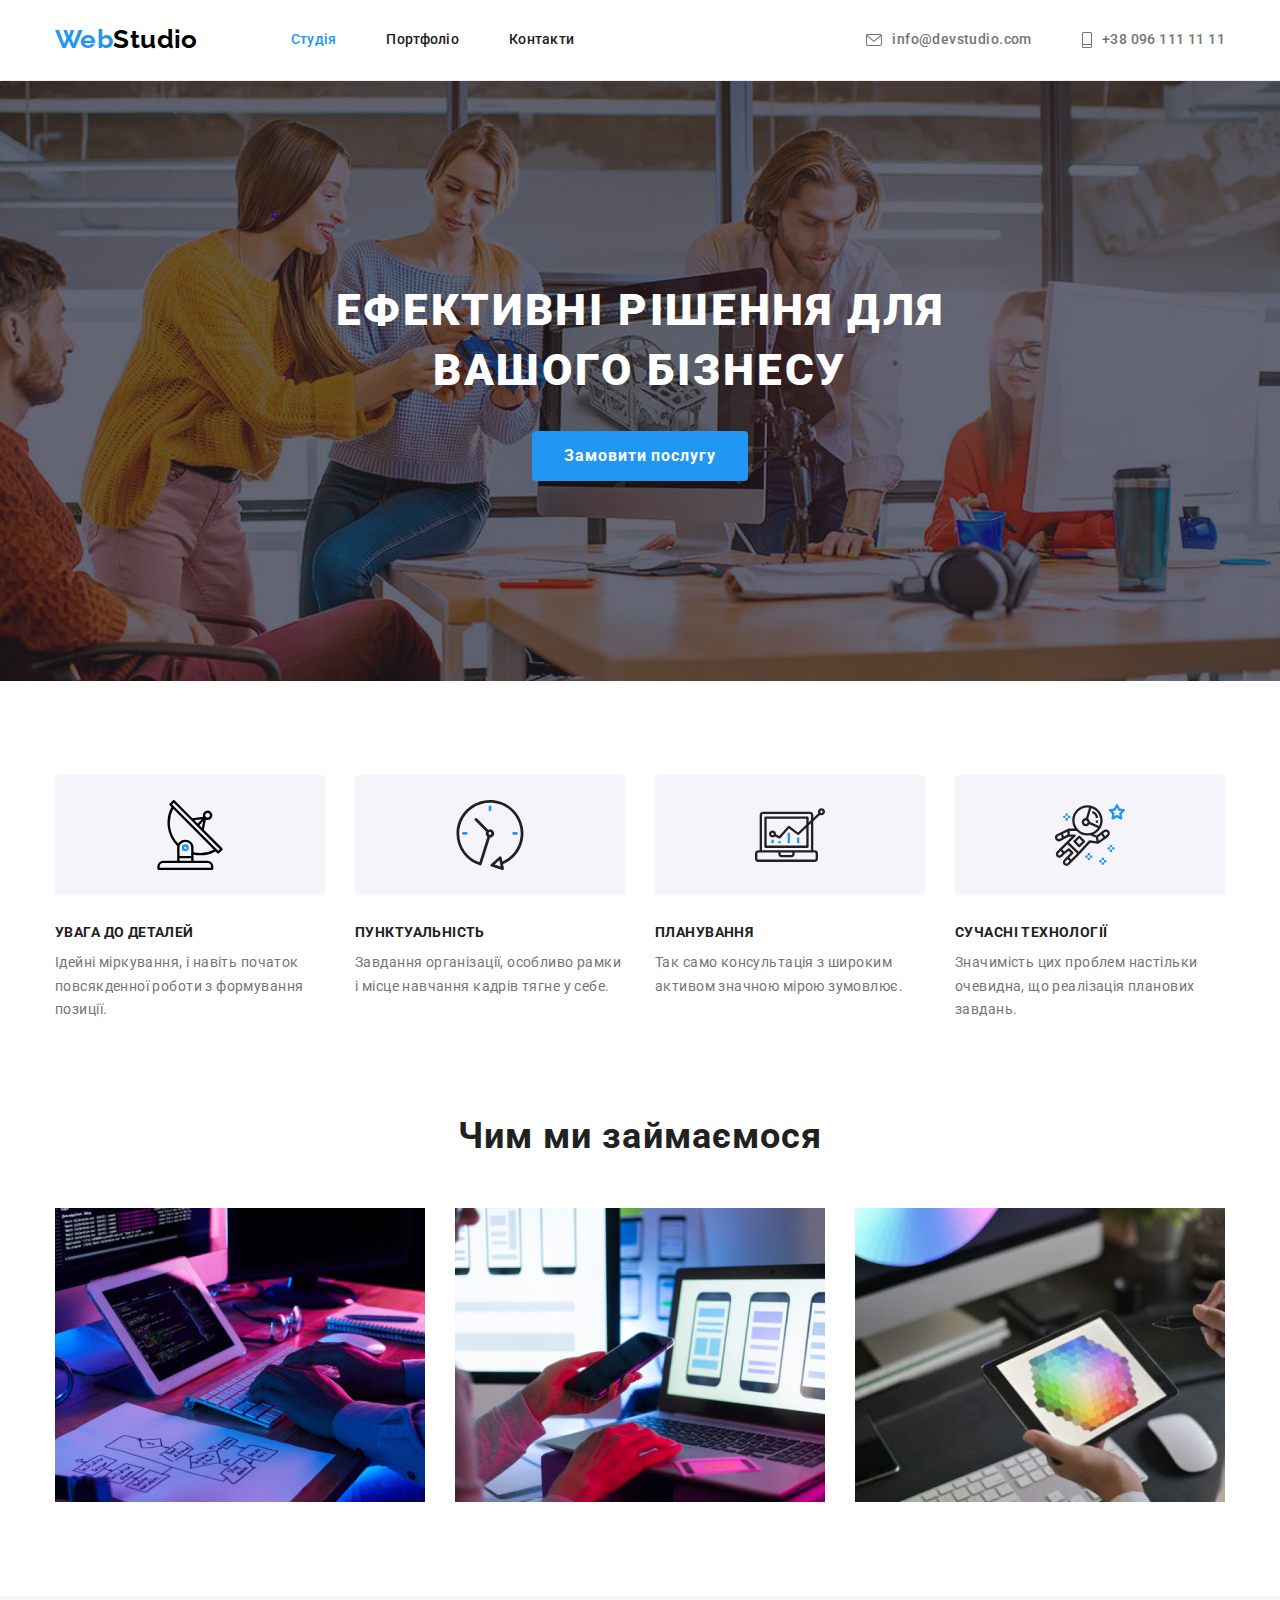
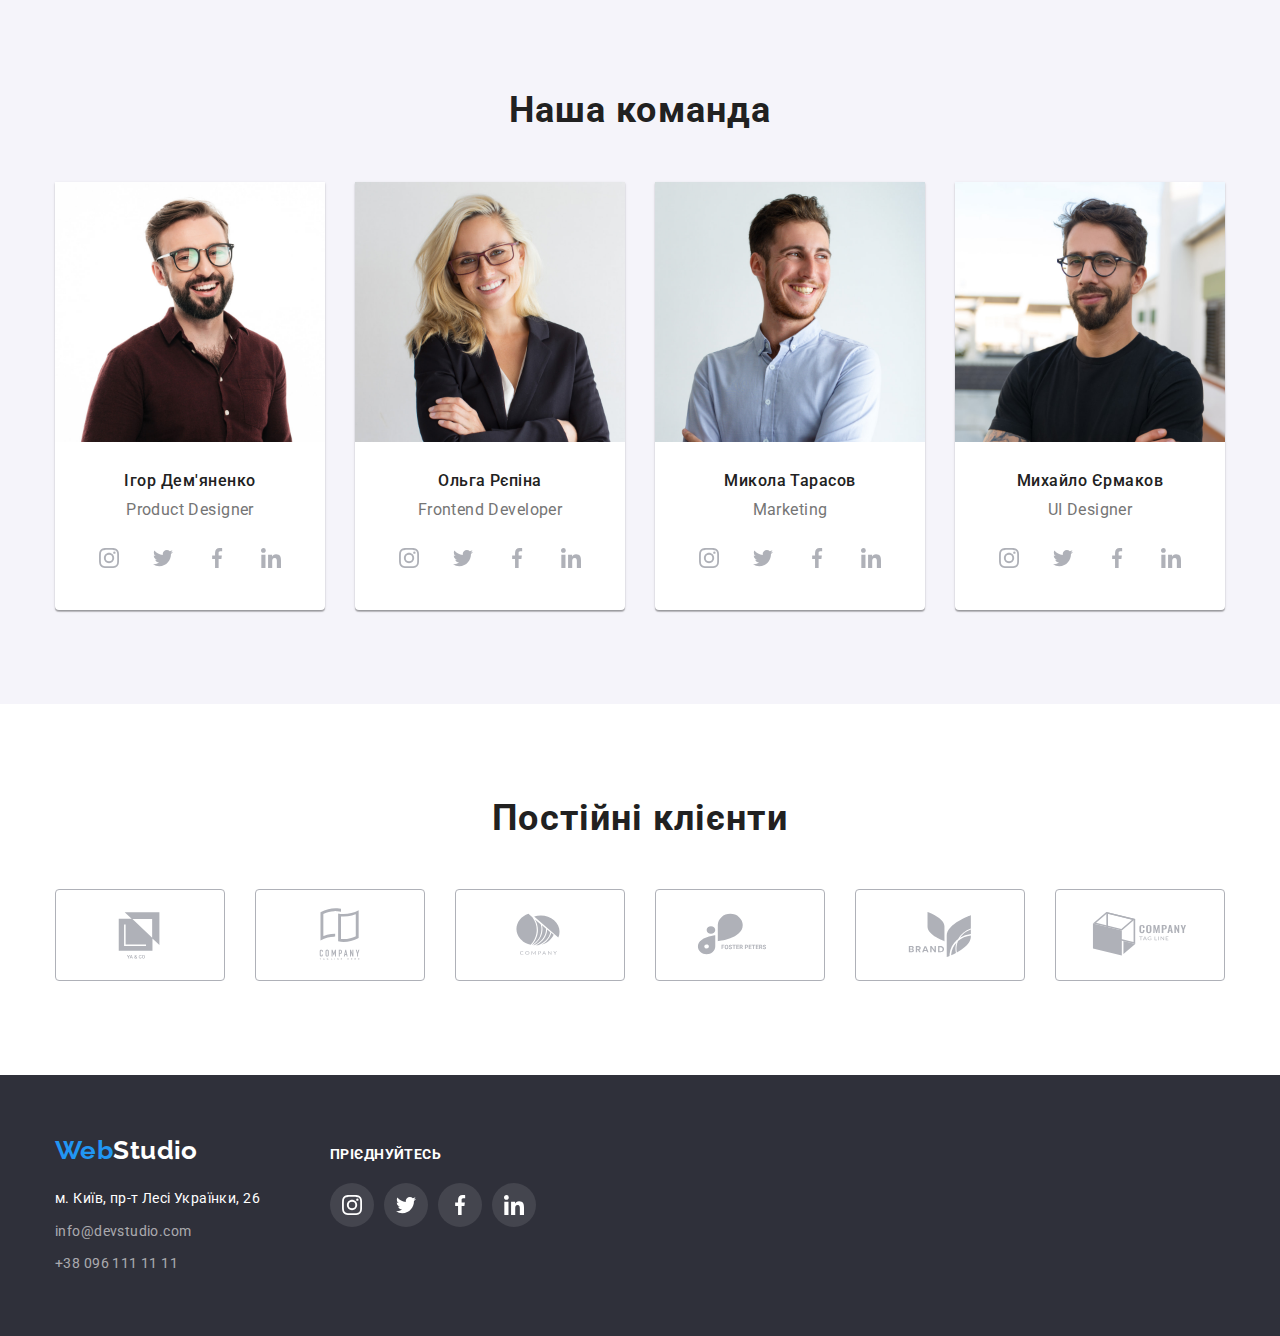
==== index.html @ 02ed6fbc "Initial commit" ====
<!DOCTYPE html>
<html lang="uk">
  <head>
    <meta charset="UTF-8" />
    <meta name="viewport" content="width=device-width, initial-scale=1.0" />
    <title>Вебстудія Київ</title>
    <!-- Шрифти проекту -->
    <link rel="preconnect" href="https://fonts.googleapis.com" />
    <link rel="preconnect" href="https://fonts.gstatic.com" crossorigin />
    <link
      href="https://fonts.googleapis.com/css2?family=Raleway:wght@700&family=Roboto:wght@400;500;700;900&display=swap"
      rel="stylesheet"
    />
    <!-- modern-normalize -->
    <link
      rel="stylesheet"
      href="https://cdn.jsdelivr.net/npm/modern-normalize@2.0.0/modern-normalize.min.css"
    />
    <!-- Кастомні шрифти -->
    <link rel="stylesheet" href="./css/styles.css" />
  </head>
  <body>
    <!-- Шапка сайта -->
    <header class="page-header">
      <div class="container page-container">
        <nav class="page-nav">
          <a class="logo link logo-header" href="./index.html" lang="en">
            Web<span class="logo-white">Studio</span>
          </a>

          <ul class="page-list list">
            <li class="page-item">
              <a class="page-link active-link link" href="./index.html"
                >Студія</a
              >
            </li>
            <li class="page-item">
              <a class="page-link link" href="./portfolio.html">Портфоліо</a>
            </li>
            <li class="page-item">
              <a class="page-link link" href="./index.html">Контакти</a>
            </li>
          </ul>
        </nav>

        <ul class="contact-list list">
          <li class="contact-item">
            <a class="contact-mail-link link" href="mailto:info@devstudio.com">
              <svg class="contact-icon" width="16" height="12">
                <use href="./images/sprite.svg#envelope"></use>
              </svg>
              info@devstudio.com</a
            >
          </li>
          <li class="contact-item">
            <a class="contact-tel-link link" href="tel:+380961111111">
              <svg class="contact-icon" width="10" height="16">
                <use href="./images/sprite.svg#smartphone"></use>
              </svg>
              +38 096 111 11 11</a
            >
          </li>
        </ul>
      </div>
    </header>
    <!-- Тело сайта -->
    <main>
      <!-- Герой -->
      <section class="hero">
        <div class="container">
          <h1 class="hero-title title">ЕФЕКТИВНІ РІШЕННЯ ДЛЯ ВАШОГО БІЗНЕСУ</h1>
          <button class="feedback-btn btn" type="button">
            Замовити послугу
          </button>
        </div>
      </section>
      <!-- Особливості -->
      <section class="advantag section">
        <div class="container">
          <h2 class="advantag-title visually-hidden title">Особливості</h2>
          <ul class="advantag-list list">
            <li class="advantag-item">
              <div class="advantag-icon-content">
                <svg class="advantag-icon" width="70" height="70">
                  <use href="./images/sprite.svg#antenna"></use>
                </svg>
              </div>
              <h3 class="advantag-subtitle subtitle">УВАГА ДО ДЕТАЛЕЙ</h3>
              <p class="advantag-desc">
                Ідейні міркування, і навіть початок повсякденної роботи з
                формування позиції.
              </p>
            </li>

            <li class="advantag-item">
              <div class="advantag-icon-content">
                <svg class="advantag-icon" width="70" height="70">
                  <use href="./images/sprite.svg#clock"></use>
                </svg>
              </div>
              <h3 class="advantag-subtitle subtitle">ПУНКТУАЛЬНІСТЬ</h3>
              <p class="advantag-desc">
                Завдання організації, особливо рамки і місце навчання кадрів
                тягне у себе.
              </p>
            </li>

            <li class="advantag-item">
              <div class="advantag-icon-content">
                <svg class="advantag-icon" width="70" height="70">
                  <use href="./images/sprite.svg#diagram"></use>
                </svg>
              </div>
              <h3 class="advantag-subtitle subtitle">ПЛАНУВАННЯ</h3>
              <p class="advantag-desc">
                Так само консультація з широким активом значною мірою зумовлює.
              </p>
            </li>

            <li class="advantag-item">
              <div class="advantag-icon-content">
                <svg class="advantag-icon" width="70" height="70">
                  <use href="./images/sprite.svg#astronaut"></use>
                </svg>
              </div>
              <h3 class="advantag-subtitle subtitle">СУЧАСНІ ТЕХНОЛОГІЇ</h3>
              <p class="advantag-desc">
                Значимість цих проблем настільки очевидна, що реалізація
                планових завдань.
              </p>
            </li>
          </ul>
        </div>
      </section>
      <!-- Чим ми займаємося -->
      <section class="about section">
        <div class="container">
          <h2 class="about-title title">Чим ми займаємося</h2>
          <ul class="about-list list">
            <li class="about-item">
              <img
                class="about-img"
                src="./images/other/box1.jpg"
                alt="фахівець набирає код"
                width="370"
                height="294"
              />
            </li>
            <li class="about-item">
              <img
                class="about-img"
                src="./images/other/box2.jpg"
                alt="фахівець робить оптимізацію"
                width="370"
                height="294"
              />
            </li>
            <li class="about-item">
              <img
                class="about-img"
                src="./images/other/box3.jpg"
                alt="спеціаліст працює з палітрою кольорів"
                width="370"
                height="294"
              />
            </li>
          </ul>
        </div>
      </section>
      <!-- Наша команда -->
      <section class="team section">
        <div class="container">
          <h2 class="team-title title">Наша команда</h2>
          <ul class="team-list list">
            <li class="team-item">
              <img
                class="team-img"
                src="./images/personal/igor1.jpg"
                alt="Ігор Дем'яненко"
                width="270"
                height="260"
              />
              <div class="team-item-content">
                <h3 class="team-subtitle subtitle">Ігор Дем'яненко</h3>
                <p class="team-deck" lang="en">Product Designer</p>

                <ul class="team-social-list list">
                  <li class="team-social-item item">
                    <a
                      class="team-social-link link"
                      href=""
                      target="_blank"
                      rel="noopener noreferrer"
                      aria-label="іконка Instagram"
                    >
                      <svg class="social-icon" width="20" height="20">
                        <use href="./images/sprite.svg#instagram"></use>
                      </svg>
                    </a>
                  </li>
                  <li class="team-social-item item">
                    <a
                      class="team-social-link link"
                      href=""
                      target="_blank"
                      rel="noopener noreferrer"
                      aria-label="іконка Twitter"
                    >
                      <svg class="social-icon" width="20" height="20">
                        <use href="./images/sprite.svg#twitter"></use>
                      </svg>
                    </a>
                  </li>
                  <li class="team-social-item item">
                    <a
                      class="team-social-link link"
                      href=""
                      target="_blank"
                      rel="noopener noreferrer"
                      aria-label="іконка Facebook"
                    >
                      <svg class="social-icon" width="20" height="20">
                        <use href="./images/sprite.svg#facebook"></use>
                      </svg>
                    </a>
                  </li>
                  <li class="team-social-item item">
                    <a
                      class="team-social-link link"
                      href=""
                      target="_blank"
                      rel="noopener noreferrer"
                      aria-label="іконка inkedin"
                    >
                      <svg class="social-icon" width="20" height="20">
                        <use href="./images/sprite.svg#linkedin"></use>
                      </svg>
                    </a>
                  </li>
                </ul>
              </div>
            </li>

            <li class="team-item">
              <img
                class="team-img"
                src="./images/personal/olga2.jpg"
                alt="Ольга Рєпіна"
                width="270"
                height="260"
              />
              <div class="team-item-content">
                <h3 class="team-subtitle subtitle">Ольга Рєпіна</h3>
                <p class="team-deck" lang="en">Frontend Developer</p>

                <ul class="team-social-list list">
                  <li class="team-social-item item">
                    <a
                      class="team-social-link link"
                      href=""
                      target="_blank"
                      rel="noopener noreferrer"
                      aria-label="іконка Instagram"
                    >
                      <svg class="social-icon" width="20" height="20">
                        <use href="./images/sprite.svg#instagram"></use>
                      </svg>
                    </a>
                  </li>
                  <li class="team-social-item item">
                    <a
                      class="team-social-link link"
                      href=""
                      target="_blank"
                      rel="noopener noreferrer"
                      aria-label="іконка Twitter"
                    >
                      <svg class="social-icon" width="20" height="20">
                        <use href="./images/sprite.svg#twitter"></use>
                      </svg>
                    </a>
                  </li>
                  <li class="team-social-item item">
                    <a
                      class="team-social-link link"
                      href=""
                      target="_blank"
                      rel="noopener noreferrer"
                      aria-label="іконка Facebook"
                    >
                      <svg class="social-icon" width="20" height="20">
                        <use href="./images/sprite.svg#facebook"></use>
                      </svg>
                    </a>
                  </li>
                  <li class="team-social-item item">
                    <a
                      class="team-social-link link"
                      href=""
                      target="_blank"
                      rel="noopener noreferrer"
                      aria-label="іконка inkedin"
                    >
                      <svg class="social-icon" width="20" height="20">
                        <use href="./images/sprite.svg#linkedin"></use>
                      </svg>
                    </a>
                  </li>
                </ul>
              </div>
            </li>

            <li class="team-item">
              <img
                class="team-img"
                src="./images/personal/mikola3.jpg"
                alt="Микола Тарасов"
                width="270"
                height="260"
              />
              <div class="team-item-content">
                <h3 class="team-subtitle subtitle">Микола Тарасов</h3>
                <p class="team-deck" lang="en">Marketing</p>

                <ul class="team-social-list list">
                  <li class="team-social-item item">
                    <a
                      class="team-social-link link"
                      href=""
                      target="_blank"
                      rel="noopener noreferrer"
                      aria-label="іконка Instagram"
                    >
                      <svg class="social-icon" width="20" height="20">
                        <use href="./images/sprite.svg#instagram"></use>
                      </svg>
                    </a>
                  </li>
                  <li class="team-social-item item">
                    <a
                      class="team-social-link link"
                      href=""
                      target="_blank"
                      rel="noopener noreferrer"
                      aria-label="іконка Twitter"
                    >
                      <svg class="social-icon" width="20" height="20">
                        <use href="./images/sprite.svg#twitter"></use>
                      </svg>
                    </a>
                  </li>
                  <li class="team-social-item item">
                    <a
                      class="team-social-link link"
                      href=""
                      target="_blank"
                      rel="noopener noreferrer"
                      aria-label="іконка Facebook"
                    >
                      <svg class="social-icon" width="20" height="20">
                        <use href="./images/sprite.svg#facebook"></use>
                      </svg>
                    </a>
                  </li>
                  <li class="team-social-item item">
                    <a
                      class="team-social-link link"
                      href=""
                      target="_blank"
                      rel="noopener noreferrer"
                      aria-label="іконка inkedin"
                    >
                      <svg class="social-icon" width="20" height="20">
                        <use href="./images/sprite.svg#linkedin"></use>
                      </svg>
                    </a>
                  </li>
                </ul>
              </div>
            </li>

            <li class="team-item">
              <img
                class="team-img"
                src="./images/personal/mihailo4.jpg"
                alt="Михайло Єрмаков"
                width="270"
                height="260"
              />
              <div class="team-item-content">
                <h3 class="team-subtitle subtitle">Михайло Єрмаков</h3>
                <p class="team-deck" lang="en">UI Designer</p>

                <ul class="team-social-list list">
                  <li class="team-social-item item">
                    <a
                      class="team-social-link link"
                      href=""
                      target="_blank"
                      rel="noopener noreferrer"
                      aria-label="іконка Instagram"
                    >
                      <svg class="social-icon" width="20" height="20">
                        <use href="./images/sprite.svg#instagram"></use>
                      </svg>
                    </a>
                  </li>
                  <li class="team-social-item item">
                    <a
                      class="team-social-link link"
                      href=""
                      target="_blank"
                      rel="noopener noreferrer"
                      aria-label="іконка Twitter"
                    >
                      <svg class="social-icon" width="20" height="20">
                        <use href="./images/sprite.svg#twitter"></use>
                      </svg>
                    </a>
                  </li>
                  <li class="team-social-item item">
                    <a
                      class="team-social-link link"
                      href=""
                      target="_blank"
                      rel="noopener noreferrer"
                      aria-label="іконка Facebook"
                    >
                      <svg class="social-icon" width="20" height="20">
                        <use href="./images/sprite.svg#facebook"></use>
                      </svg>
                    </a>
                  </li>
                  <li class="team-social-item item">
                    <a
                      class="team-social-link link"
                      href=""
                      target="_blank"
                      rel="noopener noreferrer"
                      aria-label="іконка inkedin"
                    >
                      <svg class="social-icon" width="20" height="20">
                        <use href="./images/sprite.svg#linkedin"></use>
                      </svg>
                    </a>
                  </li>
                </ul>
              </div>
            </li>
          </ul>
        </div>
      </section>
      <!-- Постійні клієнти -->
      <section class="clients section">
        <div class="container">
          <h2 class="clients-title title">Постійні клієнти</h2>
          <ul class="clients-list list">
            <li class="clients-item item">
              <a
                class="clients-item-link link"
                href=""
                target="_blank"
                rel="noopener noreferrer"
              >
                <svg class="clients-icon" width="106" height="60">
                  <use href="./images/sprite.svg#Logo1"></use>
                </svg>
              </a>
            </li>
            <li class="clients-item item">
              <a
                class="clients-item-link link"
                href=""
                target="_blank"
                rel="noopener noreferrer"
              >
                <svg class="clients-icon" width="106" height="60">
                  <use href="./images/sprite.svg#Logo2"></use>
                </svg>
              </a>
            </li>
            <li class="clients-item item">
              <a
                class="clients-item-link link"
                href=""
                target="_blank"
                rel="noopener noreferrer"
              >
                <svg class="clients-icon" width="106" height="60">
                  <use href="./images/sprite.svg#Logo3"></use>
                </svg>
              </a>
            </li>
            <li class="clients-item item">
              <a
                class="clients-item-link link"
                href=""
                target="_blank"
                rel="noopener noreferrer"
              >
                <svg class="clients-icon" width="106" height="60">
                  <use href="./images/sprite.svg#Logo4"></use>
                </svg>
              </a>
            </li>
            <li class="clients-item item">
              <a
                class="clients-item-link link"
                href=""
                target="_blank"
                rel="noopener noreferrer"
              >
                <svg class="clients-icon" width="106" height="60">
                  <use href="./images/sprite.svg#Logo5"></use>
                </svg>
              </a>
            </li>
            <li class="clients-item item">
              <a
                class="clients-item-link link"
                href=""
                target="_blank"
                rel="noopener noreferrer"
              >
                <svg class="clients-icon" width="106" height="60">
                  <use href="./images/sprite.svg#Logo6"></use>
                </svg>
              </a>
            </li>
          </ul>
        </div>
      </section>
    </main>
    <!-- Подвал сайта-->
    <footer class="foot">
      <div class="container foot-container">
        <div class="foot-address-content">
          <a class="logo-foot logo link" href="./index.html" lang="en">
            Web<span class="logo-dark">Studio</span>
          </a>
          <address class="foot-address-block">
            <ul class="foot-address-list list">
              <li class="foot-address-item">
                <a
                  class="foot-contact-address-link link"
                  href="https://maps.app.goo.gl/mDqCFLNQbTsLXvxj6"
                  target="_blank"
                  rel="noopener noreferrer"
                  >м. Київ, пр-т Лесі Українки, 26</a
                >
              </li>
              <li class="foot-address-item">
                <a
                  class="foot-contact-mail-link link"
                  href="mailto:info@-itemdevstudio.com"
                  >info@devstudio.com</a
                >
              </li>
              <li class="foot-address-item">
                <a class="foot-contact-tel-link link" href="tel:+380961111111"
                  >+38 096 111 11 11</a
                >
              </li>
            </ul>
          </address>
        </div>
        <div class="foot-social-content">
          <p class="foot-social-deck">ПРІЄДНУЙТЕСЬ</p>
          <ul class="foot-social-list list">
            <li class="foot-social-item item">
              <a
                class="foot-social-link link"
                href=""
                target="_blank"
                rel="noopener noreferrer"
                aria-label="іконка Instagram"
              >
                <svg class="foot-social-icon" width="20" height="20">
                  <use href="./images/sprite.svg#instagram"></use>
                </svg>
              </a>
            </li>
            <li class="foot-social-item item">
              <a
                class="foot-social-link link"
                href=""
                target="_blank"
                rel="noopener noreferrer"
                aria-label="іконка Twitter"
              >
                <svg class="foot-social-icon" width="20" height="20">
                  <use href="./images/sprite.svg#twitter"></use>
                </svg>
              </a>
            </li>
            <li class="foot-social-item item">
              <a
                class="foot-social-link link"
                href=""
                target="_blank"
                rel="noopener noreferrer"
                aria-label="іконка Facebook"
              >
                <svg class="foot-social-icon" width="20" height="20">
                  <use href="./images/sprite.svg#facebook"></use>
                </svg>
              </a>
            </li>
            <li class="foot-social-item item">
              <a
                class="foot-social-link link"
                href=""
                target="_blank"
                rel="noopener noreferrer"
                aria-label="іконка Linkedin"
              >
                <svg class="foot-social-icon" width="20" height="20">
                  <use href="./images/sprite.svg#linkedin"></use>
                </svg>
              </a>
            </li>
          </ul>
        </div>
      </div>
    </footer>
  </body>
</html>
---- css/styles.css ----
:root {
  --main-font: 'Roboto', sans-serif;
  --secondary-font: 'Raleway', sans-serif;

  /* text color */
  --main-txt-cl: #757575;
  --secondary-txt-cl: #212121;
  --accent-cl: #2196f3;

  /* bacground text color */
  --main-bg-cl: #ffffff;
  --secondary-bg-cl: #f5f4fa;
  --dark-bg-cl: #2f303a;
  --border-item-cl: #eeeeee;
  --icon-color: #afb1b8;

  --gap-between-cards: 30px;
}

.visually-hidden {
  position: absolute;
  width: 1px;
  height: 1px;
  margin: -1px;
  border: 0;
  padding: 0;

  white-space: nowrap;
  clip-path: inset(100%);
  clip: rect(0 0 0 0);
  overflow: hidden;
}

body {
  color: var(--main-txt-cl);
  background-color: var(--main-bg-cl);

  font-family: var(--main-font);
  font-size: 14px;
  line-height: 1.71;
  letter-spacing: 0.03em;
}

.container {
  width: 1200px;
  padding-left: 15px;
  padding-right: 15px;
  margin-left: auto;
  margin-right: auto;
  /* outline: 2px solid #000000; */
}

h1,
h2,
h3,
h4,
h5,
h6,
p {
  margin: 0;
}

img {
  display: block;
  max-width: 100%;
  height: auto;
}

.section {
  padding-top: 94px;
  padding-bottom: 94px;
}

.link {
  text-decoration: none;
}

.list {
  margin: 0;
  padding: 0;
  list-style: none;
}

.btn {
  cursor: pointer;
}

/* ====== Page header ====== */
/* = logo = */
.page-header {
  border-bottom: 1px solid #ececec;
}

.logo {
  color: var(--accent-cl);
  font-family: var(--secondary-font);
  font-size: 26px;
  font-weight: 700;
  line-height: 1.2;
}

.logo-header {
  margin-right: 93px;
}

.logo-white {
  color: #000000;
}
.logo-dark {
  color: var(--main-bg-cl);
}
/* = /logo = */
/* = link-list = */
.page-container {
  display: flex;
  align-items: center;
}

.page-list {
  display: flex;
  align-items: center;
}

.page-item {
  margin-right: 50px;
}

.page-item:last-child {
  margin-right: 0;
}

.page-nav {
  display: flex;
  align-items: center;
}

.page-link {
  display: block;
  padding-top: 32px;
  padding-bottom: 32px;

  font-weight: 500;
  line-height: 1.14;
  letter-spacing: 0.02em;

  color: var(--secondary-txt-cl);
}

.page-link:hover,
.page-link:focus,
.contact-mail-link:hover,
.contact-mail-link:focus,
.contact-tel-link:hover,
.contact-tel-link:focus {
  color: var(--accent-cl);
}

.active-link {
  color: var(--accent-cl);
}
/* = /link-list = */
/* = contact-list = */
.contact-list {
  display: flex;
  align-items: center;

  margin-left: auto;
}

.contact-item {
  margin-right: 50px;
}

.contact-item:last-child {
  margin-right: 0;
}

.contact-mail-link,
.contact-tel-link {
  display: flex;
  align-items: center;

  color: currentColor;
  font-weight: 500;
}

.contact-icon {
  margin-right: 10px;
  fill: currentColor;
}
/* = /contact-list = */
/* ====== /Page header ====== */

/* ====== Hero section ====== */
.hero {
  text-align: center;
  padding-top: 200px;
  padding-bottom: 200px;
  color: var(--main-bg-cl);

  max-width: 1600px;
  max-height: 600px;
  margin-left: auto;
  margin-right: auto;
  background-color: var(--dark-bg-cl);
  background-image: linear-gradient(
      to right,
      rgba(47, 48, 58, 0.4),
      rgba(47, 48, 58, 0.4)
    ),
    url('../images/bgimage/herobg.jpeg');
  background-repeat: no-repeat;
  background-position: center;
  background-size: cover;
}

.hero-title {
  width: 696px;
  margin-left: auto;
  margin-right: auto;
  margin-bottom: 30px;

  font-size: 44px;
  font-weight: 900;
  line-height: 1.36;
  letter-spacing: 0.06em;
}

.feedback-btn {
  display: inline-flex;
  min-width: 216px;
  min-height: 50px;
  border-radius: 4px;
  border: none;
  padding-top: 10px;
  padding-right: 32px;
  padding-bottom: 10px;
  padding-left: 32px;

  font-size: 16px;
  font-weight: 700;
  line-height: 1.87;
  letter-spacing: 0.06em;
  text-align: center;

  color: var(--main-bg-cl);
  background-color: var(--accent-cl);
}

.feedback-btn:hover,
.feedback-btn:focus {
  background-color: #188ce8;
}
/* ====== /Hero section ====== */

/* ====== Advantage section ====== */
.advantag-list {
  display: flex;
}

.advantag-item {
  min-width: 270px;
  margin-right: 30px;
}

.advantag-item:last-child {
  margin-right: 0;
}

.advantag-icon-content {
  display: flex;
  align-items: center;
  justify-content: center;
  margin-bottom: 30px;

  width: 270px;
  height: 120px;
  border-radius: 4px;

  background-color: var(--secondary-bg-cl);
}

.advantag-subtitle {
  margin-bottom: 10px;

  font-weight: 700;
  font-size: 14px;
  line-height: 1.14;
  letter-spacing: 0.03em;

  color: var(--secondary-txt-cl);
}
/* ====== /Advantage section ====== */

/* ====== About section ====== */
.about {
  padding-top: 0;
}

.about-list {
  display: flex;
}

.about-item {
  margin-right: 30px;
}

.about-item:last-child {
  margin-right: 0;
}

.about-title,
.team-title,
.clients-title {
  margin-bottom: 50px;

  font-size: 36px;
  font-weight: 700;
  line-height: 1.16;
  letter-spacing: 0.03em;
  text-align: center;

  color: var(--secondary-txt-cl);
}
/* ====== /About section ====== */

/* ====== Team section ====== */
.team {
  background-color: var(--secondary-bg-cl);
}

.team-list {
  display: flex;

  text-align: center;
}

.team-item {
  margin-right: 30px;

  min-width: 270px;

  border-radius: 0 0 4px 4px;
  box-shadow: 0px 2px 1px 0px #00000033, 0px 1px 1px 0px #00000024,
    0px 1px 3px 0px #0000001f;
  background-color: var(--main-bg-cl);
}

.team-item:last-child {
  margin-right: 0;
}

.team-item-content {
  padding-top: 30px;
  padding-bottom: 30px;
}

.team-subtitle {
  margin-bottom: 10px;

  font-size: 16px;
  font-weight: 500;
  line-height: 1.18;
  letter-spacing: 0.03em;

  color: var(--secondary-txt-cl);
}

.team-deck {
  margin-top: 0;
  margin-bottom: 16px;

  font-size: 16px;
  line-height: 1.18;
}

.team-social-list {
  display: flex;
  align-items: center;
  justify-content: center;
}

.team-social-item:not(:last-child) {
  display: flex;
  margin-right: 10px;
}

.team-social-link {
  display: flex;
  align-items: center;
  justify-content: center;

  width: 44px;
  height: 44px;
  border-radius: 50%;

  color: var(--icon-color);
  background-color: var(--main-bg-cl);
}

.team-social-link:hover,
.team-social-link:focus {
  color: var(--main-bg-cl);
  background-color: var(--accent-cl);
}

.social-icon {
  fill: currentColor;
}
/* ====== /Team section ====== */

/* ====== Clients section ====== */
.clients-list {
  display: flex;
  align-items: center;
  justify-content: center;
}

.clients-item {
  display: flex;
  align-items: center;
  justify-content: center;
  margin-right: 30px;
}

.clients-item:last-child {
  margin-right: 0;
}

.clients-item-link {
  display: flex;
  align-items: center;
  justify-content: center;

  width: 170px;
  height: 92px;
  border-radius: 4px;
  border: 1px solid var(--icon-color);
  color: var(--icon-color);
}

.clients-item-link:hover,
.clients-item-link:focus {
  color: var(--accent-cl);
  border-color: var(--accent-cl);
}

.clients-icon {
  fill: currentColor;
}
/* ====== /Clients section ====== */

/* ====== Footer ====== */
.foot {
  padding-top: 60px;
  padding-bottom: 60px;

  background-color: var(--dark-bg-cl);
}

.foot-container {
  display: flex;
  align-items: baseline;
}

.foot-address-content:not(:last-child) {
  margin-right: 70px;
}

.logo-foot {
  display: inline-block;
  margin-bottom: 20px;
}

.foot-address-block {
  display: block;

  font-style: inherit;
}

.foot-address-item {
  margin-bottom: 9px;
}

.foot-address-item:last-child {
  margin-bottom: 0;
}

.foot-contact-address-link {
  color: var(--main-bg-cl);
}

.foot-contact-mail-link,
.foot-contact-tel-link {
  color: rgba(255, 255, 255, 0.6);
}

.foot-contact-address-link:hover,
.foot-contact-address-link:focus,
.foot-contact-mail-link:hover,
.foot-contact-mail-link:focus,
.foot-contact-tel-link:hover,
.foot-contact-tel-link:focus {
  color: var(--accent-cl);
}

.foot-social-deck {
  margin-bottom: 20px;

  font-size: 14px;
  font-weight: 700;
  line-height: 1.14;
  font-family: Roboto;

  color: var(--main-bg-cl);
}

.foot-social-list {
  display: flex;
  align-items: center;
  justify-content: center;
}

.foot-social-item:not(:last-child) {
  margin-right: 10px;
}

.foot-social-link {
  display: flex;
  align-items: center;
  justify-content: center;

  width: 44px;
  height: 44px;
  border-radius: 50%;

  color: var(--main-bg-cl);
  background-color: rgba(255, 255, 255, 0.1);
}

.foot-social-link:hover,
.foot-social-link:focus {
  background-color: var(--accent-cl);
}

.foot-social-icon {
  fill: currentColor;
}

/* ====== /Footer ====== */

/* =============== Portfolio =============== */

/* ====== Work section ====== */

/* = Project filter = */
.work-list {
  display: flex;
  align-items: center;
  justify-content: center;

  margin-bottom: 50px;
}

.work-item {
  margin-right: 8px;
}

.work-item:last-child {
  margin-right: 0;
}

.work-filter-btn {
  display: inline-flex;

  padding-top: 6px;
  padding-right: 25px;
  padding-bottom: 6px;
  padding-left: 25px;

  border-radius: 4px;
  border: none;

  font-size: 16px;
  font-weight: 500;
  line-height: 1.62;
  letter-spacing: 0.03em;

  color: var(--secondary-txt-cl);
  background-color: var(--secondary-bg-cl);
}

.work-filter-btn:hover,
.work-filter-btn:focus {
  color: var(--main-bg-cl);
  background-color: var(--accent-cl);
  box-shadow: 0px 2px 2px 0px #0000001f, 0px 1px 2px 0px #00000014,
    0px 3px 1px 0px #0000001a;
}

.active-btn {
  color: var(--main-bg-cl);
  background-color: var(--accent-cl);
  box-shadow: 0px 2px 2px 0px #0000001f, 0px 1px 2px 0px #00000014,
    0px 3px 1px 0px #0000001a;
}
/* = /Project filter = */

/* = Project list = */
.project-list {
  display: flex;
  flex-wrap: wrap;
  margin-top: calc(-1 * var(--gap-between-cards));
  margin-left: calc(-1 * var(--gap-between-cards));
}

.project-item {
  flex-basis: calc(100% / 3 - var(--gap-between-cards));

  margin-top: var(--gap-between-cards);
  margin-left: var(--gap-between-cards);

  min-width: 370px;
  min-height: 404px;
}

.project-link {
  display: block;
}

.project-link:hover,
.project-link:focus {
  box-shadow: 1px 4px 6px 0px #00000029, 0px 4px 4px 0px #0000000f,
    0px 1px 1px 0px #0000001f;
}

.project-item-content {
  padding-top: 20px;
  padding-right: 24px;
  padding-bottom: 20px;
  padding-left: 24px;

  border-right: 1px solid var(--border-item-cl);
  border-bottom: 1px solid var(--border-item-cl);
  border-left: 1px solid var(--border-item-cl);
}

.project-subtitle {
  margin-bottom: 4px;

  font-size: 18px;
  font-weight: 700;
  line-height: 2;
  letter-spacing: 0.06em;

  color: var(--secondary-txt-cl);
}

.project-deck {
  font-size: 16px;
  line-height: 1.87;

  color: var(--main-txt-cl);
}
/* = /Project list = */

/* ====== /Work section ====== */

/* =============== /Portfolio =============== */
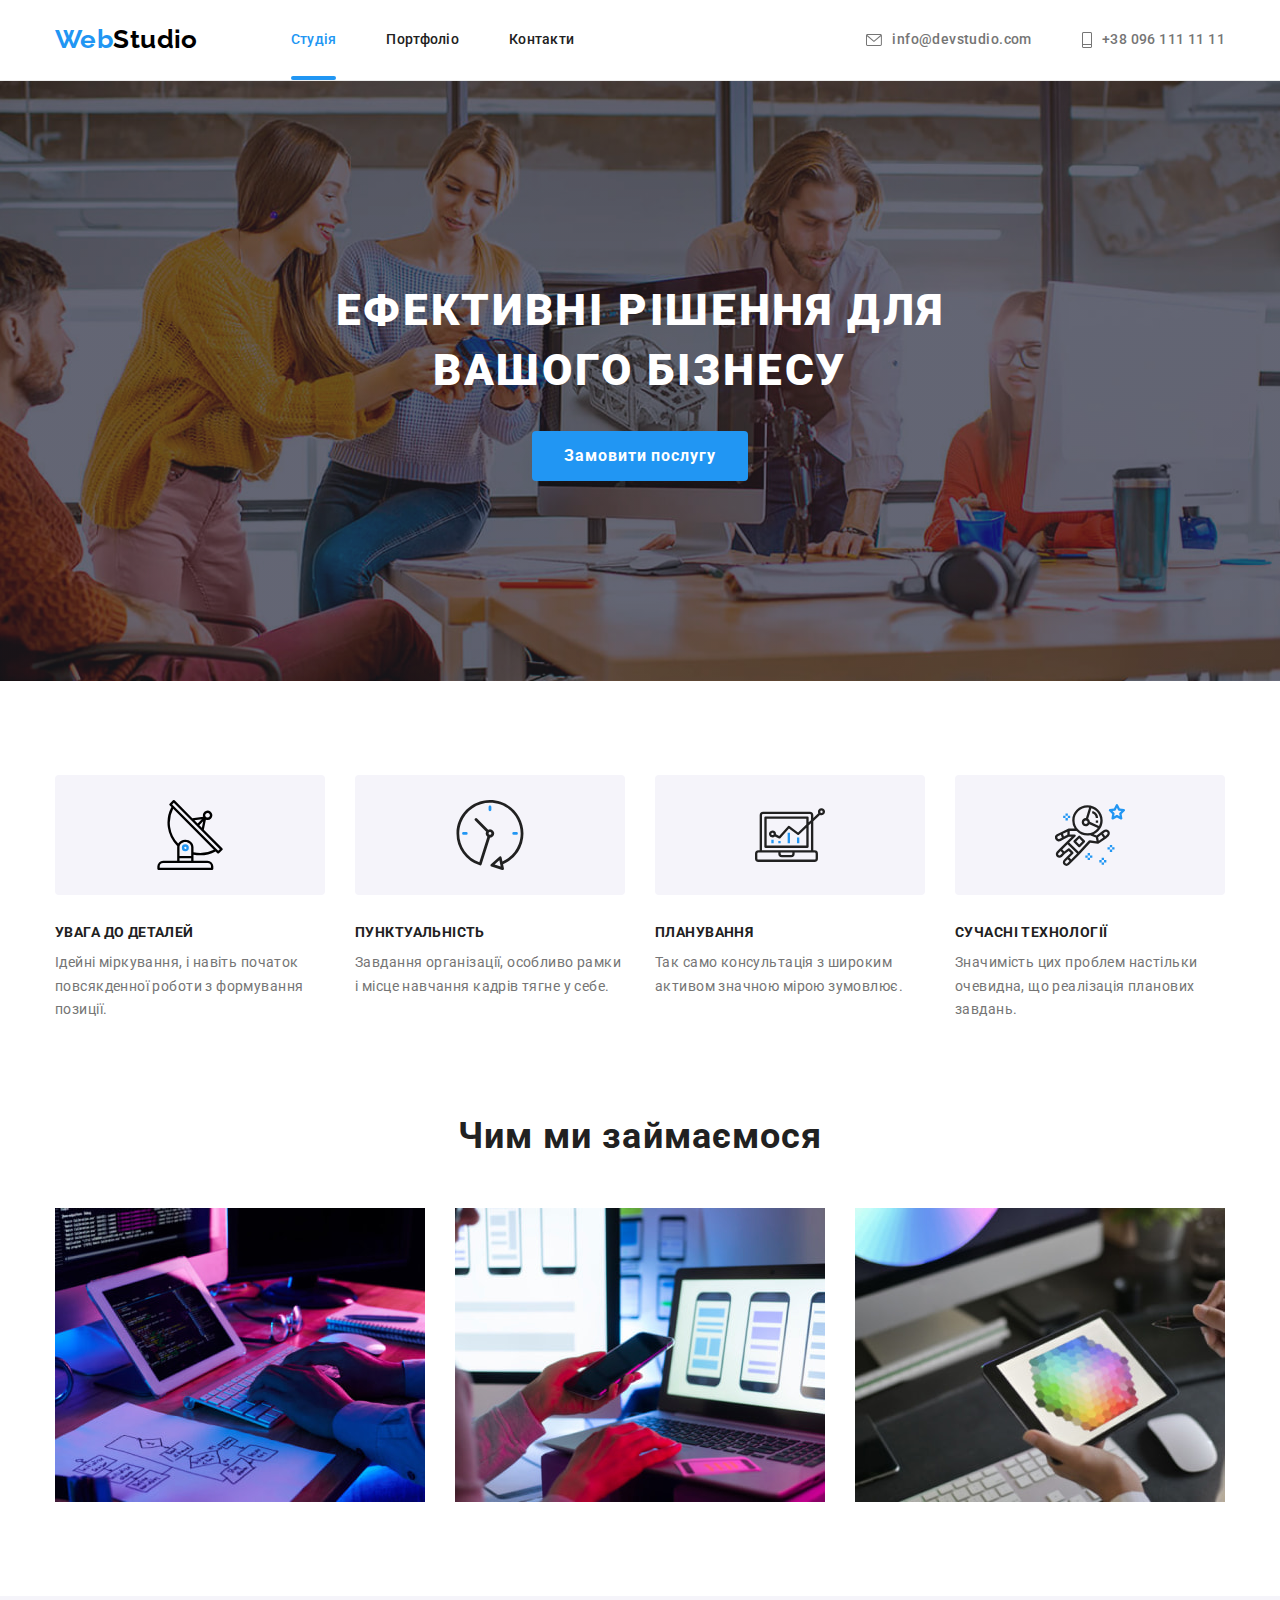
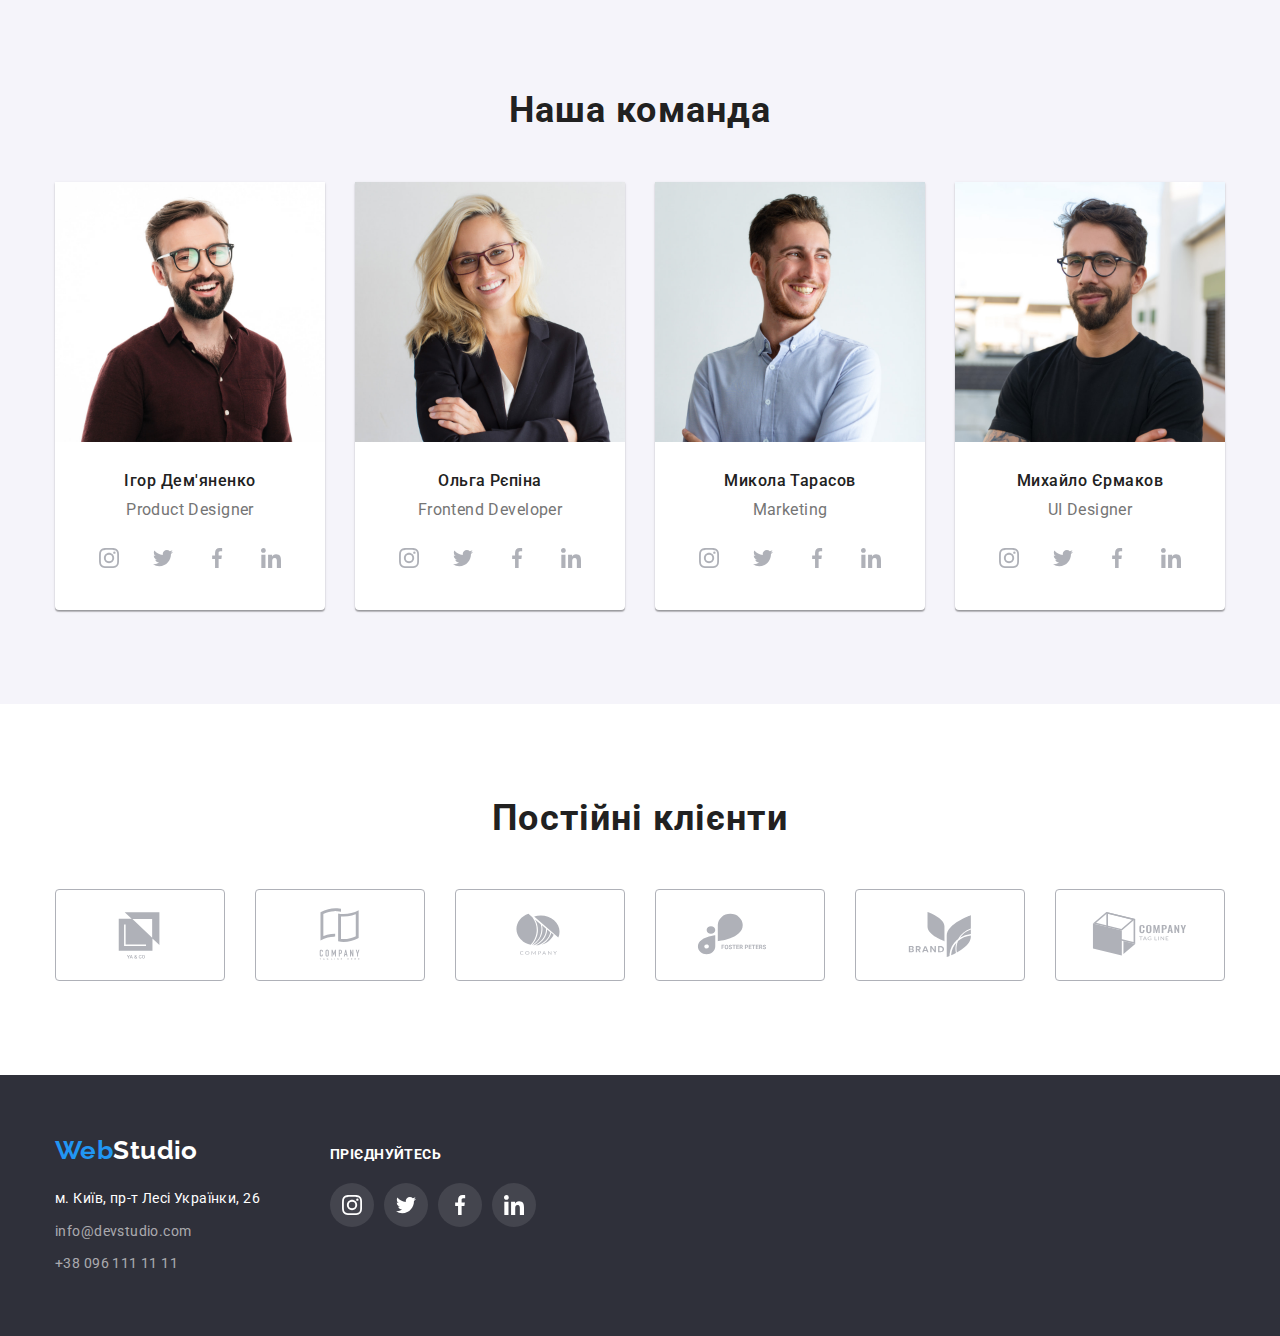
==== commit a2f09b99: "added positions and after to the active link" ====
--- a/index.html
+++ b/index.html
@@ -31,8 +31,8 @@
           <ul class="page-list list">
             <li class="page-item">
               <a class="page-link active-link link" href="./index.html"
-                >Студія</a
-              >
+                >Студія
+              </a>
             </li>
             <li class="page-item">
               <a class="page-link link" href="./portfolio.html">Портфоліо</a>
--- a/css/styles.css
+++ b/css/styles.css
@@ -135,6 +135,8 @@
 }
 
 .page-link {
+  position: relative;
+
   display: block;
   padding-top: 32px;
   padding-bottom: 32px;
@@ -157,6 +159,20 @@
 
 .active-link {
   color: var(--accent-cl);
+}
+
+.active-link::after {
+  content: '';
+
+  position: absolute;
+  left: 0;
+  bottom: 0;
+
+  display: block;
+  width: 100%;
+  height: 4px;
+  border-radius: 2px;
+  background-color: var(--accent-cl);
 }
 /* = /link-list = */
 /* = contact-list = */
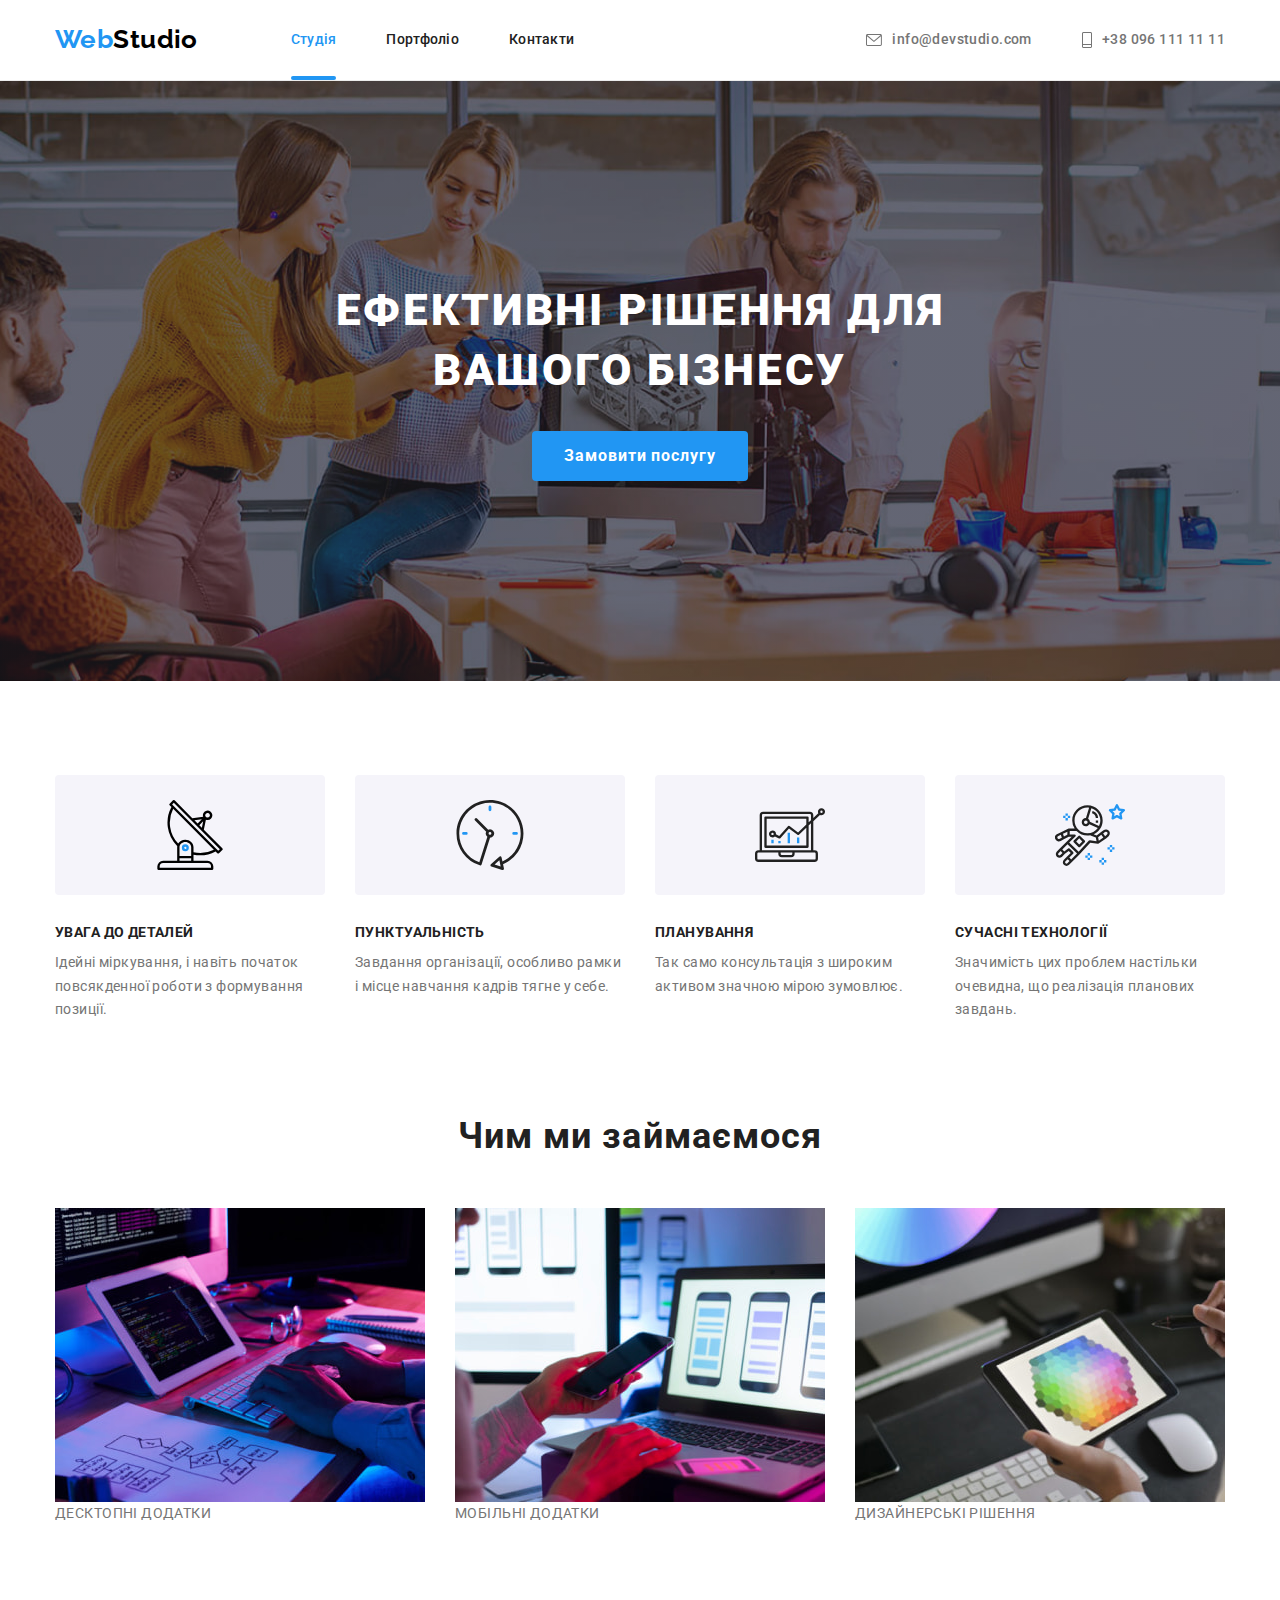
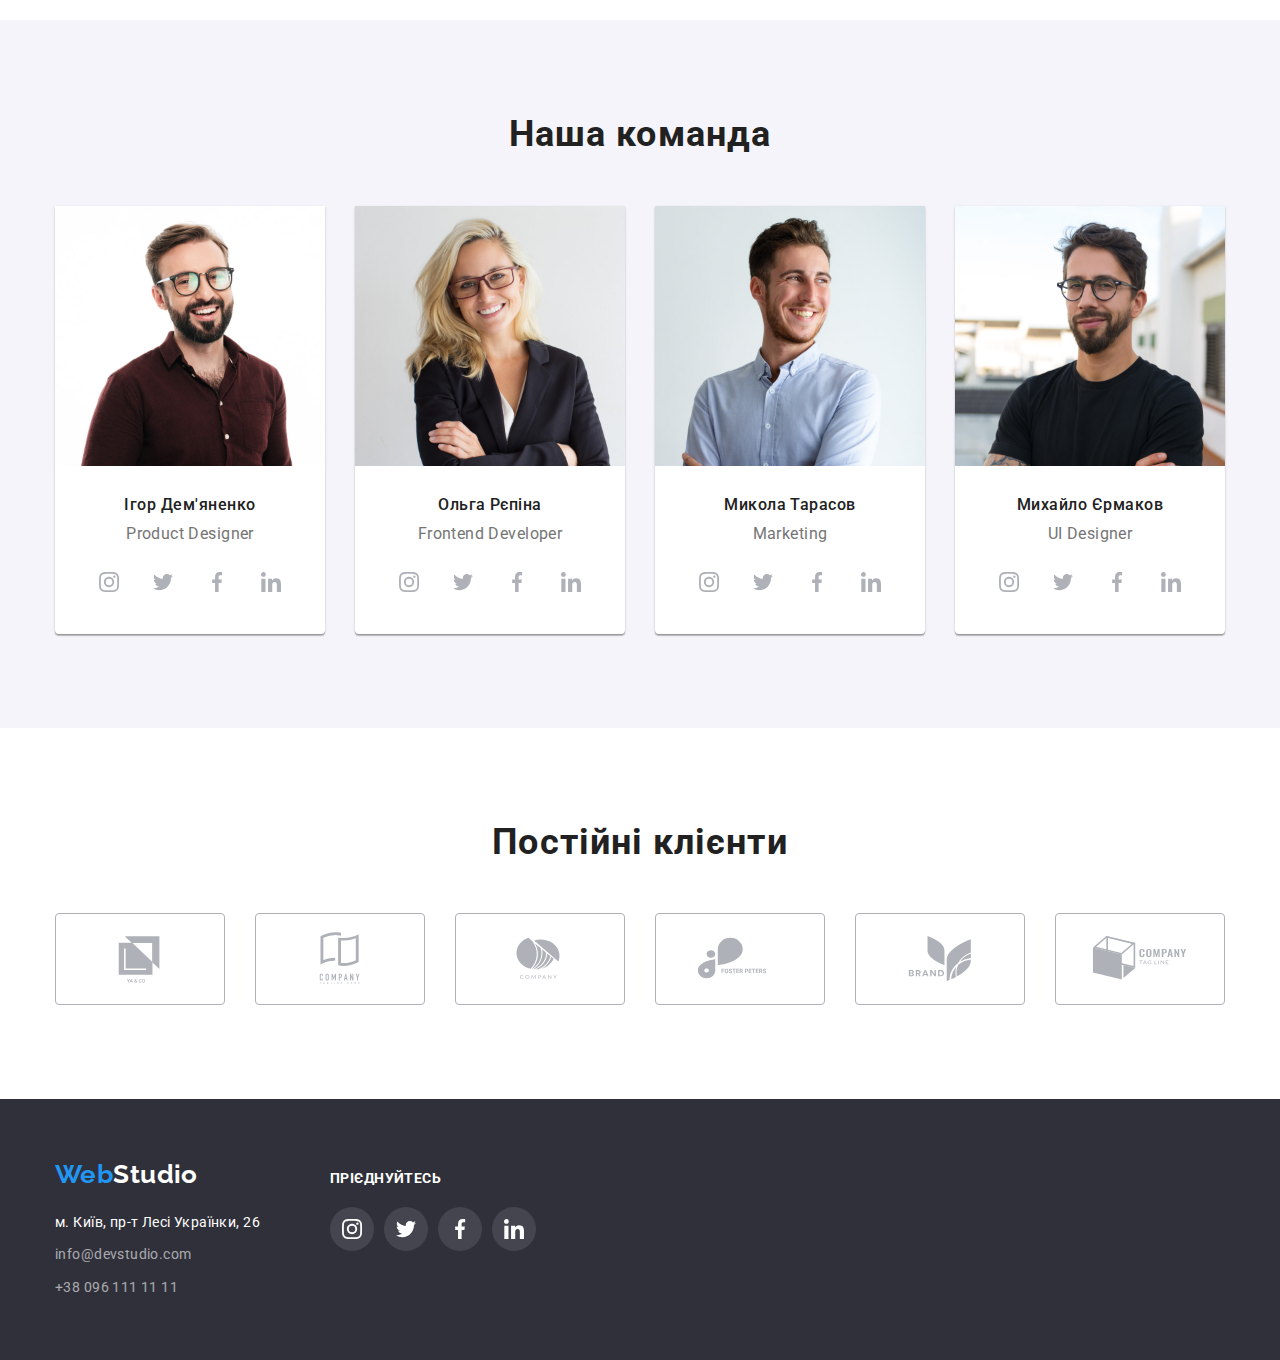
==== commit 3343732b: "added div about-content" ====
--- a/index.html
+++ b/index.html
@@ -138,31 +138,40 @@
           <h2 class="about-title title">Чим ми займаємося</h2>
           <ul class="about-list list">
             <li class="about-item">
-              <img
-                class="about-img"
-                src="./images/other/box1.jpg"
-                alt="фахівець набирає код"
-                width="370"
-                height="294"
-              />
+              <div class="about-content">
+                <img
+                  class="about-img"
+                  src="./images/other/box1.jpg"
+                  alt="фахівець набирає код"
+                  width="370"
+                  height="294"
+                />
+                <p class="about-deck">ДЕСКТОПНІ ДОДАТКИ</p>
+              </div>
             </li>
             <li class="about-item">
-              <img
-                class="about-img"
-                src="./images/other/box2.jpg"
-                alt="фахівець робить оптимізацію"
-                width="370"
-                height="294"
-              />
+              <div class="about-content">
+                <img
+                  class="about-img"
+                  src="./images/other/box2.jpg"
+                  alt="фахівець робить оптимізацію"
+                  width="370"
+                  height="294"
+                />
+                <p class="about-deck">МОБІЛЬНІ ДОДАТКИ</p>
+              </div>
             </li>
             <li class="about-item">
-              <img
-                class="about-img"
-                src="./images/other/box3.jpg"
-                alt="спеціаліст працює з палітрою кольорів"
-                width="370"
-                height="294"
-              />
+              <div class="about-content">
+                <img
+                  class="about-img"
+                  src="./images/other/box3.jpg"
+                  alt="спеціаліст працює з палітрою кольорів"
+                  width="370"
+                  height="294"
+                />
+                <p class="about-deck">ДИЗАЙНЕРСЬКІ РІШЕННЯ</p>
+              </div>
             </li>
           </ul>
         </div>
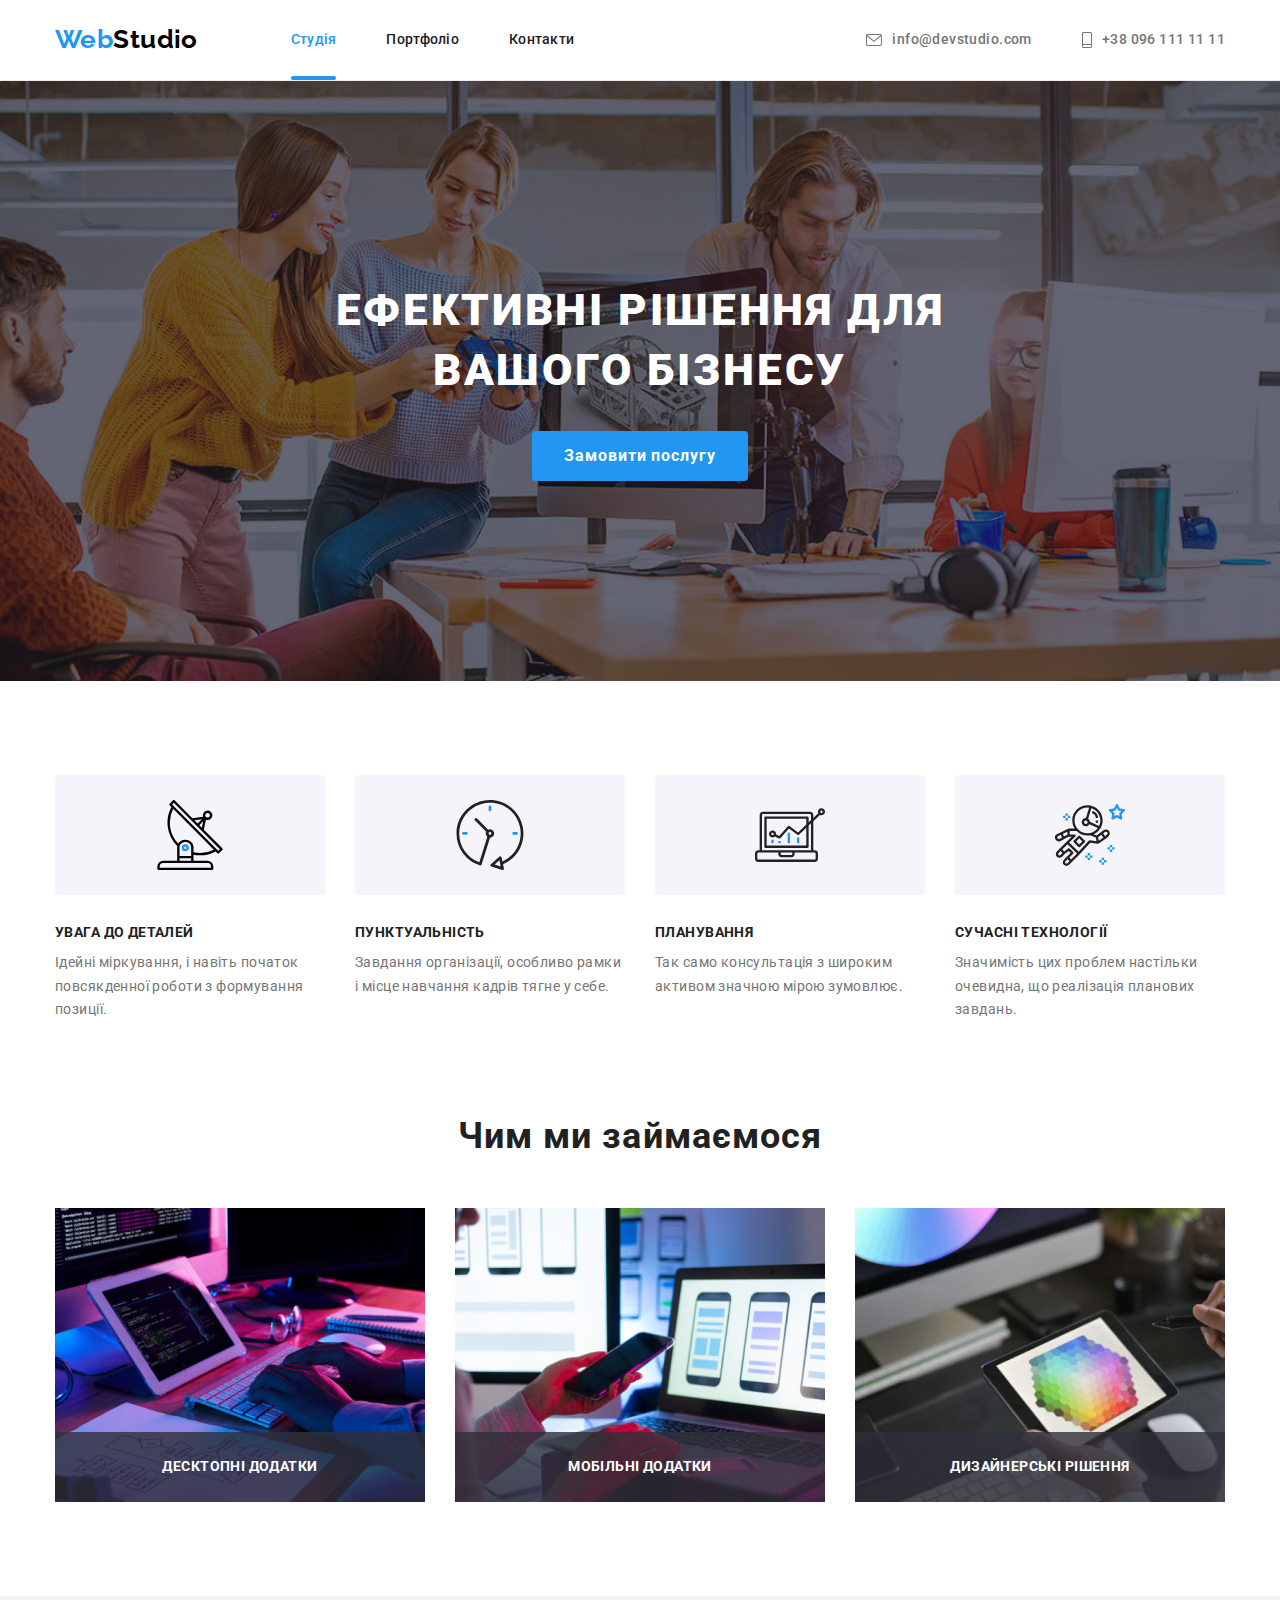
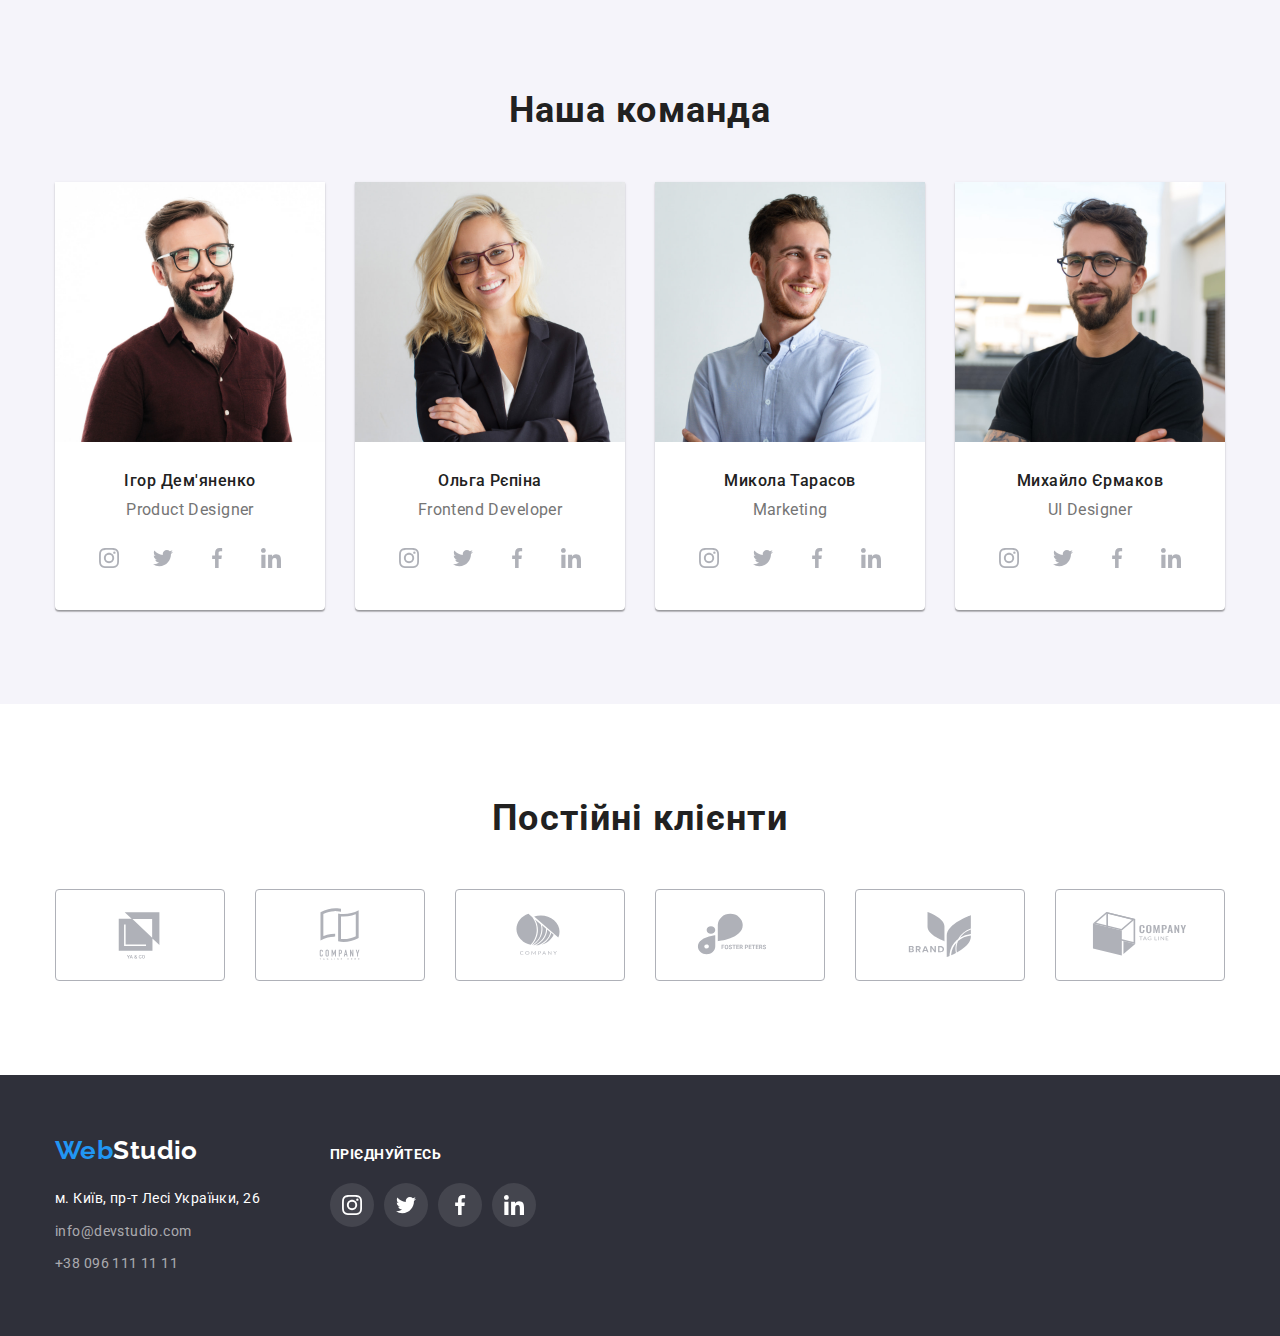
==== commit 471eefd2: "added backdrop" ====
--- a/index.html
+++ b/index.html
@@ -69,9 +69,18 @@
       <section class="hero">
         <div class="container">
           <h1 class="hero-title title">ЕФЕКТИВНІ РІШЕННЯ ДЛЯ ВАШОГО БІЗНЕСУ</h1>
-          <button class="feedback-btn btn" type="button">
+          <button class="feedback-btn btn" type="button" data-modal-open>
             Замовити послугу
           </button>
+          <div class="backdrop is-hidden" data-modal>
+            <div class="modal">
+              <button class="close-btn btn" type="button" data-modal-close>
+                <svg class="modal-icon" width="18" height="18">
+                  <use href="./images/sprite.svg#close-btn"></use>
+                </svg>
+              </button>
+            </div>
+          </div>
         </div>
       </section>
       <!-- Особливості -->
@@ -632,5 +641,7 @@
         </div>
       </div>
     </footer>
+
+    <script src="./js/modal.js"></script>
   </body>
 </html>
--- a/css/styles.css
+++ b/css/styles.css
@@ -13,6 +13,10 @@
   --dark-bg-cl: #2f303a;
   --border-item-cl: #eeeeee;
   --icon-color: #afb1b8;
+
+  /* transitions */
+  --duration: 250ms;
+  --timing-function: cubic-bezier(0.4, 0, 0.2, 1);
 
   --gap-between-cards: 30px;
 }
@@ -83,6 +87,7 @@
 
 .btn {
   cursor: pointer;
+  border: none;
 }
 
 /* ====== Page header ====== */
@@ -146,58 +151,65 @@
   letter-spacing: 0.02em;
 
   color: var(--secondary-txt-cl);
+
+  transition: color var(--duration) var(--timing-function);
 }
 
 .page-link:hover,
-.page-link:focus,
+.page-link:focus {
+  color: var(--accent-cl);
+}
+
+.active-link {
+  color: var(--accent-cl);
+}
+
+.active-link::after {
+  content: '';
+
+  position: absolute;
+  left: 0;
+  bottom: 0;
+
+  display: block;
+  width: 100%;
+  height: 4px;
+  border-radius: 2px;
+  background-color: var(--accent-cl);
+}
+/* = /link-list = */
+/* = contact-list = */
+.contact-list {
+  display: flex;
+  align-items: center;
+
+  margin-left: auto;
+}
+
+.contact-item {
+  margin-right: 50px;
+}
+
+.contact-item:last-child {
+  margin-right: 0;
+}
+
+.contact-mail-link,
+.contact-tel-link {
+  display: flex;
+  align-items: center;
+
+  color: currentColor;
+  font-weight: 500;
+
+  transition: color var(--duration) var(--timing-function);
+}
+
 .contact-mail-link:hover,
 .contact-mail-link:focus,
 .contact-tel-link:hover,
 .contact-tel-link:focus {
   color: var(--accent-cl);
-}
-
-.active-link {
-  color: var(--accent-cl);
-}
-
-.active-link::after {
-  content: '';
-
-  position: absolute;
-  left: 0;
-  bottom: 0;
-
-  display: block;
-  width: 100%;
-  height: 4px;
-  border-radius: 2px;
-  background-color: var(--accent-cl);
-}
-/* = /link-list = */
-/* = contact-list = */
-.contact-list {
-  display: flex;
-  align-items: center;
-
-  margin-left: auto;
-}
-
-.contact-item {
-  margin-right: 50px;
-}
-
-.contact-item:last-child {
-  margin-right: 0;
-}
-
-.contact-mail-link,
-.contact-tel-link {
-  display: flex;
-  align-items: center;
-
-  color: currentColor;
-  font-weight: 500;
 }
 
 .contact-icon {
@@ -247,7 +259,6 @@
   min-width: 216px;
   min-height: 50px;
   border-radius: 4px;
-  border: none;
   padding-top: 10px;
   padding-right: 32px;
   padding-bottom: 10px;
@@ -261,12 +272,76 @@
 
   color: var(--main-bg-cl);
   background-color: var(--accent-cl);
+
+  transition: background-color var(--duration) var(--timing-function);
 }
 
 .feedback-btn:hover,
 .feedback-btn:focus {
   background-color: #188ce8;
 }
+
+/* = Modal Window = */
+.backdrop {
+  position: fixed;
+  top: 0;
+  left: 0;
+  width: 100%;
+  height: 100%;
+  z-index: 10;
+
+  background-color: rgba(0, 0, 0, 0.2);
+
+  opacity: 1;
+
+  transition: opacity var(--duration) var(--timing-function);
+}
+
+.backdrop.is-hidden {
+  visibility: hidden;
+  opacity: 0;
+  pointer-events: none;
+}
+
+.backdrop.is-hidden .modal {
+  transform: translate(-50%, -50%) scale(0.8);
+}
+
+.modal {
+  position: absolute;
+  top: 50%;
+  left: 50%;
+  transform: translate(-50%, -50%) scale(1);
+
+  min-width: 528px;
+  min-height: 581px;
+  padding: 8px;
+
+  border-radius: 4px;
+
+  background-color: var(--main-bg-cl);
+
+  box-shadow: 0px 2px 1px 0px rgba(0, 0, 0, 0.2),
+    0px 1px 1px 0px rgba(0, 0, 0, 0.14), 0px 1px 3px 0px rgba(0, 0, 0, 0.12);
+
+  transition: transform var(--duration) var(--timing-function);
+}
+
+.close-btn {
+  display: flex;
+  align-items: center;
+  justify-content: center;
+
+  margin-left: auto;
+
+  width: 30px;
+  height: 30px;
+
+  background-color: var(--main-bg-cl);
+  border: 1px solid rgba(0, 0, 0, 0.1);
+  border-radius: 50%;
+}
+/* = /Modal Window = */
 /* ====== /Hero section ====== */
 
 /* ====== Advantage section ====== */
@@ -311,18 +386,6 @@
 /* ====== About section ====== */
 .about {
   padding-top: 0;
-}
-
-.about-list {
-  display: flex;
-}
-
-.about-item {
-  margin-right: 30px;
-}
-
-.about-item:last-child {
-  margin-right: 0;
 }
 
 .about-title,
@@ -338,6 +401,33 @@
 
   color: var(--secondary-txt-cl);
 }
+
+.about-list {
+  display: flex;
+}
+
+.about-item:not(:last-child) {
+  margin-right: 30px;
+}
+.about-content {
+  position: relative;
+}
+
+.about-deck {
+  position: absolute;
+  bottom: 0;
+  left: 0;
+  width: 100%;
+
+  font-weight: 700;
+  line-height: 1.14;
+  text-align: center;
+  padding-top: 27px;
+  padding-bottom: 27px;
+
+  color: var(--main-bg-cl);
+  background-color: rgba(47, 48, 58, 0.8);
+}
 /* ====== /About section ====== */
 
 /* ====== Team section ====== */
@@ -412,6 +502,9 @@
 
   color: var(--icon-color);
   background-color: var(--main-bg-cl);
+
+  transition: color var(--duration) var(--timing-function),
+    background-color var(--duration) var(--timing-function);
 }
 
 .team-social-link:hover,
@@ -453,6 +546,9 @@
   border-radius: 4px;
   border: 1px solid var(--icon-color);
   color: var(--icon-color);
+
+  transition: color var(--duration) var(--timing-function),
+    border-color var(--duration) var(--timing-function);
 }
 
 .clients-item-link:hover,
@@ -504,11 +600,15 @@
 
 .foot-contact-address-link {
   color: var(--main-bg-cl);
+
+  transition: color var(--duration) var(--timing-function);
 }
 
 .foot-contact-mail-link,
 .foot-contact-tel-link {
   color: rgba(255, 255, 255, 0.6);
+
+  transition: color var(--duration) var(--timing-function);
 }
 
 .foot-contact-address-link:hover,
@@ -552,6 +652,8 @@
 
   color: var(--main-bg-cl);
   background-color: rgba(255, 255, 255, 0.1);
+
+  transition: background-color var(--duration) var(--timing-function);
 }
 
 .foot-social-link:hover,
@@ -578,12 +680,8 @@
   margin-bottom: 50px;
 }
 
-.work-item {
+.work-item:not(:last-child) {
   margin-right: 8px;
-}
-
-.work-item:last-child {
-  margin-right: 0;
 }
 
 .work-filter-btn {
@@ -593,9 +691,7 @@
   padding-right: 25px;
   padding-bottom: 6px;
   padding-left: 25px;
-
   border-radius: 4px;
-  border: none;
 
   font-size: 16px;
   font-weight: 500;
@@ -604,6 +700,10 @@
 
   color: var(--secondary-txt-cl);
   background-color: var(--secondary-bg-cl);
+
+  transition: color var(--duration) var(--timing-function),
+    background-color var(--duration) var(--timing-function),
+    box-shadow var(--duration) var(--timing-function);
 }
 
 .work-filter-btn:hover,
@@ -642,12 +742,51 @@
 
 .project-link {
   display: block;
+
+  transition: box-shadow var(--duration) var(--timing-function);
 }
 
 .project-link:hover,
 .project-link:focus {
   box-shadow: 1px 4px 6px 0px #00000029, 0px 4px 4px 0px #0000000f,
     0px 1px 1px 0px #0000001f;
+}
+
+.project-img-content {
+  position: relative;
+  overflow: hidden;
+}
+
+.project-img-deck {
+  position: absolute;
+  top: 0;
+  left: 0;
+  width: 100%;
+  height: 100%;
+
+  font-size: 18px;
+  line-height: 1.55;
+  letter-spacing: 0.03em;
+  text-align: left;
+
+  padding-top: 63px;
+  padding-right: 24px;
+  padding-bottom: 63px;
+  padding-left: 24px;
+
+  opacity: 0;
+
+  color: var(--main-bg-cl);
+  background-color: rgba(33, 150, 243, 0.9);
+
+  transform: translateY(100%);
+  transition: transform var(--duration) var(--timing-function);
+}
+
+.project-link:hover .project-img-deck,
+.project-link:focus .project-img-deck {
+  transform: translateY(0);
+  opacity: 1;
 }
 
 .project-item-content {
